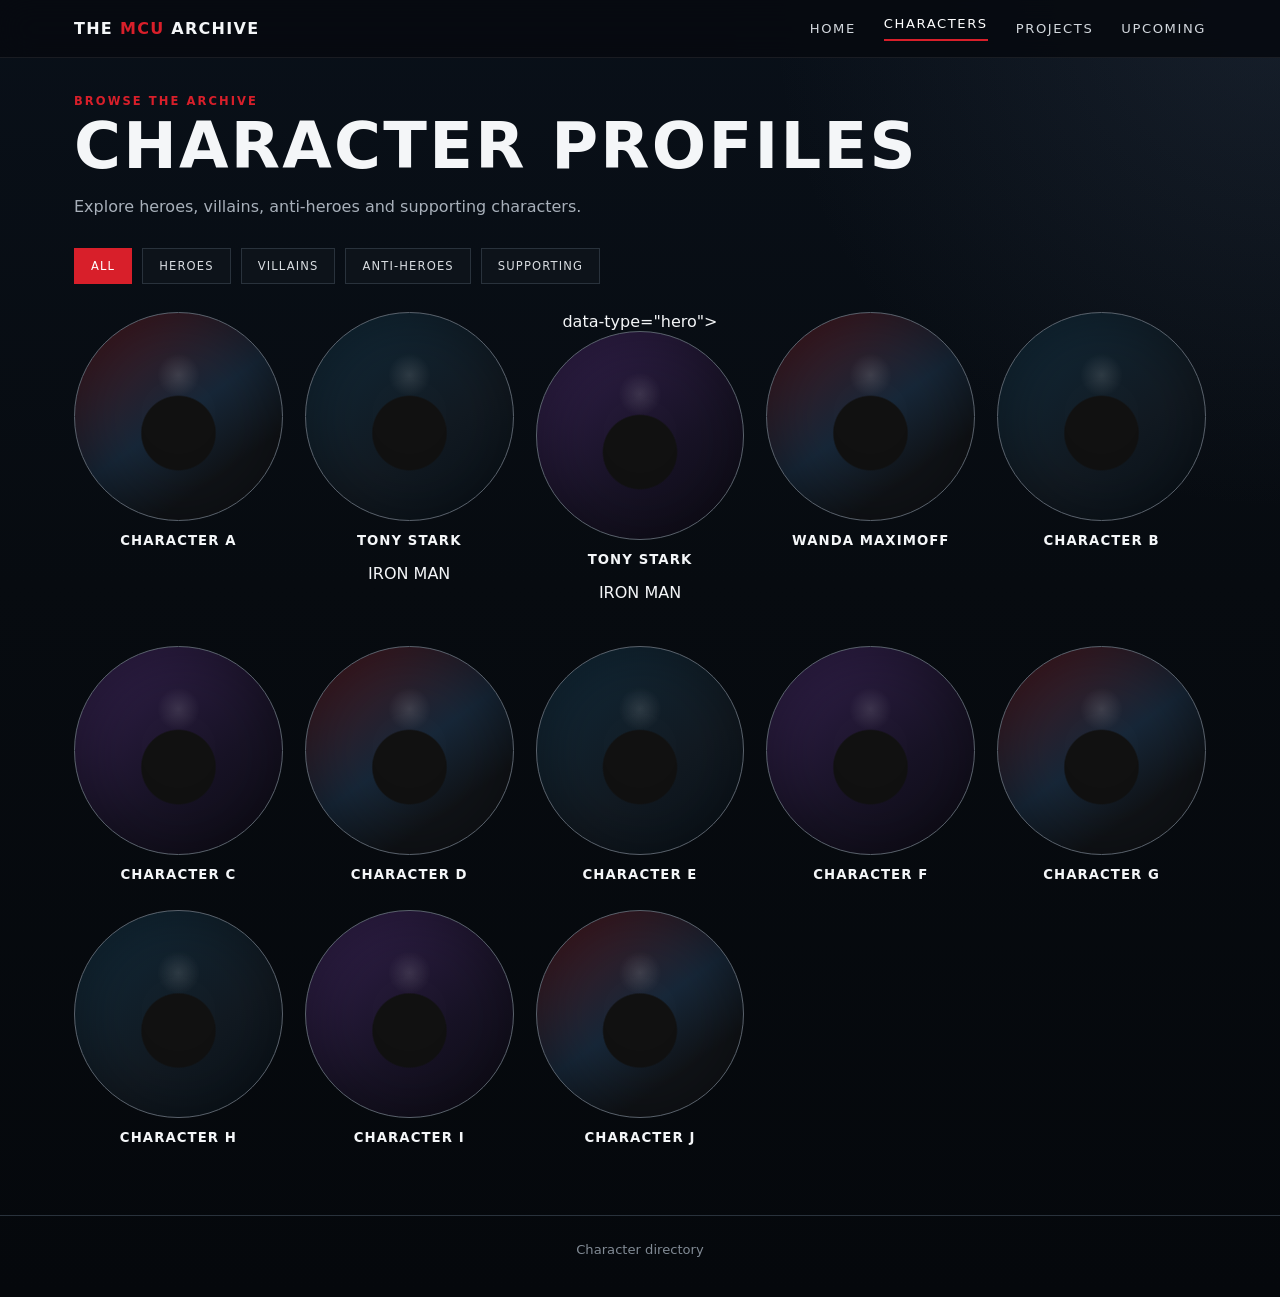
==== characters.html @ 47f9931d "Fix character card for Tony Stark Fixed an error in the character card for Tony Stark by adding an i" ====
<!doctype html><html lang="en"><head><meta charset="utf-8"><meta name="viewport" content="width=device-width,initial-scale=1"><title>Characters</title><link rel="stylesheet" href="styles.css"></head><body>
<header class="site-header"><nav class="nav"><a class="brand" href="index.html">THE <span>MCU</span> ARCHIVE</a><button class="menu-btn">☰</button><div class="nav-links"><a href="index.html">Home</a><a class="active" href="characters.html">Characters</a><a href="projects.html">Projects</a><a href="upcoming.html">Upcoming</a></div></nav></header>
<main><div class="eyebrow">Browse the archive</div><h1 class="page-title">Character Profiles</h1><p class="page-subtitle">Explore heroes, villains, anti-heroes and supporting characters.</p>
<div class="toolbar"><button class="filter-btn active" data-filter="all">All</button><button class="filter-btn" data-filter="hero">Heroes</button><button class="filter-btn" data-filter="villain">Villains</button><button class="filter-btn" data-filter="antihero">Anti-Heroes</button><button class="filter-btn" data-filter="supporting">Supporting</button></div>
<section class="character-grid">
<a href="character.html" class="character-card" data-type="hero"><div class="avatar"></div><h3>Character A</h3></a>
<div class="character-card" data-type="hero"><div class="avatar"></div><h3>Tony Stark</h3><p>IRON MAN</p></div>
<div class="character-card" <img src="images/tony-stark.jpg">data-type="hero"><div class="avatar"></div><h3>TONY STARK</h3><span class="name-line"></span><p>IRON MAN</p></div>
<div class="character-card" data-type="hero"><div class="avatar"></div><h3>Wanda Maximoff</h3></div>
<div class="character-card" data-type="villain"><div class="avatar"></div><h3>Character B</h3></div>
<div class="character-card" data-type="antihero"><div class="avatar"></div><h3>Character C</h3></div>
<div class="character-card" data-type="hero"><div class="avatar"></div><h3>Character D</h3></div>
<div class="character-card" data-type="supporting"><div class="avatar"></div><h3>Character E</h3></div>
<div class="character-card" data-type="hero"><div class="avatar"></div><h3>Character F</h3></div>
<div class="character-card" data-type="villain"><div class="avatar"></div><h3>Character G</h3></div>
<div class="character-card" data-type="supporting"><div class="avatar"></div><h3>Character H</h3></div>
<div class="character-card" data-type="antihero"><div class="avatar"></div><h3>Character I</h3></div>
<div class="character-card" data-type="hero"><div class="avatar"></div><h3>Character J</h3></div>
</section></main><footer class="footer">Character directory</footer><script src="script.js"></script></body></html>
---- styles.css ----
:root {
  --bg: #070b10;
  --panel: #0d131a;
  --panel-2: #111922;
  --text: #f4f6f8;
  --muted: #a8b0ba;
  --line: #29323c;
  --accent: #d81f2a;
  --accent-2: #8f1118;
  --max: 1180px;
}

* { box-sizing: border-box; }
html { scroll-behavior: smooth; }
body {
  margin: 0;
  font-family: Inter, ui-sans-serif, system-ui, -apple-system, BlinkMacSystemFont, "Segoe UI", sans-serif;
  color: var(--text);
  background:
    radial-gradient(circle at top right, rgba(93, 111, 139, .16), transparent 28%),
    linear-gradient(180deg, #091019 0%, var(--bg) 45%, #05080c 100%);
  min-height: 100vh;
}
a { color: inherit; text-decoration: none; }
img { max-width: 100%; display: block; }
button, input, select { font: inherit; }

.site-header {
  position: sticky;
  top: 0;
  z-index: 50;
  background: rgba(6, 10, 15, .88);
  backdrop-filter: blur(16px);
  border-bottom: 1px solid rgba(255,255,255,.08);
}
.nav {
  max-width: var(--max);
  margin: auto;
  padding: 16px 24px;
  display: flex;
  align-items: center;
  justify-content: space-between;
  gap: 24px;
}
.brand { font-weight: 900; letter-spacing: .08em; }
.brand span { color: var(--accent); }
.nav-links { display: flex; gap: 28px; align-items: center; }
.nav-links a { color: #d3d8de; font-size: .82rem; letter-spacing: .12em; text-transform: uppercase; }
.nav-links a:hover, .nav-links a.active { color: #fff; }
.nav-links a.active { border-bottom: 2px solid var(--accent); padding-bottom: 8px; }
.menu-btn { display: none; background: none; border: 0; color: white; font-size: 1.5rem; }

main { max-width: var(--max); margin: 0 auto; padding: 36px 24px 70px; }
.eyebrow { color: var(--accent); text-transform: uppercase; letter-spacing: .18em; font-size: .72rem; font-weight: 800; }
.page-title { font-size: clamp(2rem, 5vw, 4.6rem); margin: 8px 0 8px; line-height: .95; text-transform: uppercase; letter-spacing: .035em; }
.page-subtitle { color: var(--muted); max-width: 720px; line-height: 1.7; }
.section-title { font-size: 1.55rem; text-transform: uppercase; letter-spacing: .08em; margin: 0 0 18px; }

.hero {
  min-height: 72vh;
  display: grid;
  align-items: center;
  position: relative;
  overflow: hidden;
  border: 1px solid var(--line);
  margin-top: 18px;
  background:
    linear-gradient(90deg, rgba(7,11,16,.96) 0%, rgba(7,11,16,.8) 42%, rgba(7,11,16,.18) 100%),
    radial-gradient(circle at 78% 25%, rgba(193, 43, 43, .32), transparent 20%),
    linear-gradient(135deg, #101a25, #1b2027 45%, #3a2226 100%);
}
.hero::after {
  content: "";
  position: absolute;
  inset: 0;
  background-image: linear-gradient(rgba(255,255,255,.025) 1px, transparent 1px), linear-gradient(90deg, rgba(255,255,255,.025) 1px, transparent 1px);
  background-size: 42px 42px;
  mask-image: linear-gradient(to left, black, transparent 65%);
}
.hero-content { padding: clamp(32px, 6vw, 72px); position: relative; z-index: 2; max-width: 720px; }
.hero h1 { font-size: clamp(3rem, 8vw, 7rem); margin: 10px 0 16px; line-height: .86; text-transform: uppercase; }
.hero h1 span { color: var(--accent); }
.hero p { color: #c9cfd5; max-width: 620px; line-height: 1.8; }

.home-cards { display: grid; grid-template-columns: repeat(3, 1fr); gap: 18px; margin-top: 32px; }
.link-card {
  min-height: 210px;
  border: 1px solid var(--line);
  padding: 24px;
  position: relative;
  overflow: hidden;
  background: linear-gradient(145deg, #151b23, #0b0f14);
}
.link-card::before {
  content: "";
  position: absolute; inset: 0;
  background: radial-gradient(circle at 80% 20%, rgba(216,31,42,.24), transparent 34%);
  opacity: .85;
}
.link-card > * { position: relative; z-index: 1; }
.link-card h3 { margin: 110px 0 0; font-size: 1.05rem; text-transform: uppercase; letter-spacing: .08em; }
.link-card .arrow { color: var(--accent); position: absolute; right: 24px; bottom: 24px; font-size: 1.4rem; }

.toolbar { display: flex; flex-wrap: wrap; gap: 10px; margin: 28px 0; }
.filter-btn {
  background: #0d131a;
  color: #d9dde1;
  border: 1px solid var(--line);
  padding: 10px 16px;
  text-transform: uppercase;
  letter-spacing: .1em;
  font-size: .72rem;
  cursor: pointer;
}
.filter-btn.active, .filter-btn:hover { background: var(--accent); border-color: var(--accent); color: #fff; }

.character-grid { display: grid; grid-template-columns: repeat(5, 1fr); gap: 28px 22px; }
.character-card { text-align: center; }
.avatar {
  aspect-ratio: 1;
  border-radius: 50%;
  border: 1px solid #59616b;
  margin-bottom: 12px;
  background:
    radial-gradient(circle at 50% 30%, rgba(255,255,255,.13), transparent 12%),
    radial-gradient(circle at 50% 58%, #111 0 23%, transparent 24%),
    linear-gradient(145deg, #48151b, #172738 50%, #101317 75%);
  box-shadow: inset 0 0 55px rgba(0,0,0,.35);
}
.character-card:nth-child(3n+2) .avatar { background: radial-gradient(circle at 50% 30%, rgba(255,255,255,.12), transparent 12%), radial-gradient(circle at 50% 58%, #111 0 23%, transparent 24%), linear-gradient(145deg,#112a3a,#121a22 60%,#081017); }
.character-card:nth-child(3n) .avatar { background: radial-gradient(circle at 50% 30%, rgba(255,255,255,.12), transparent 12%), radial-gradient(circle at 50% 58%, #111 0 23%, transparent 24%), linear-gradient(145deg,#34214e,#181326 60%,#0c0b14); }
.character-card h3 { font-size: .83rem; text-transform: uppercase; letter-spacing: .08em; margin: 0; }

.project-list { margin-top: 24px; border-top: 1px solid var(--line); }
.project-row { display: grid; grid-template-columns: 220px 1fr auto; gap: 24px; align-items: center; padding: 24px 0; border-bottom: 1px solid var(--line); }
.project-thumb { height: 130px; border: 1px solid #3a424c; background: linear-gradient(135deg, #53171d, #111923 60%, #263546); }
.project-row:nth-child(2n) .project-thumb { background: linear-gradient(135deg, #0f2230, #142436 50%, #242138); }
.project-row h3 { margin: 0 0 6px; font-size: 1.35rem; text-transform: uppercase; letter-spacing: .08em; }
.project-row .date { color: #d7d7d7; font-size: .8rem; text-transform: uppercase; letter-spacing: .1em; }
.project-row p { color: var(--muted); margin: 6px 0 0; }
.project-row .chev { font-size: 2rem; color: #b8bec6; }

.phase-grid { display: grid; grid-template-columns: repeat(2, 1fr); gap: 18px; margin-top: 28px; }
.phase-card { border: 1px solid var(--line); background: var(--panel); display: grid; grid-template-columns: 44% 56%; min-height: 220px; }
.phase-art { background: linear-gradient(145deg, #4a1c1c, #172331 55%, #1d1a26); }
.phase-card:nth-child(2) .phase-art { background: linear-gradient(145deg, #17304a, #172331 55%, #23243a); }
.phase-card:nth-child(3) .phase-art { background: linear-gradient(145deg, #3d261c, #1e1820 55%, #2a1d21); }
.phase-card:nth-child(4) .phase-art { background: linear-gradient(145deg, #2f1b47, #172331 55%, #11263c); }
.phase-copy { padding: 28px; }
.phase-copy h3 { margin-top: 0; text-transform: uppercase; letter-spacing: .08em; }
.phase-copy ul { color: #c7cdd4; padding-left: 18px; line-height: 1.8; }

.profile-layout { display: grid; grid-template-columns: 310px 1fr; gap: 34px; margin-top: 32px; }
.profile-card { border: 1px solid var(--line); background: #0b1016; padding: 18px; }
.profile-image { aspect-ratio: 4/5; background: linear-gradient(145deg, #5b171d, #131b23 65%, #0b0f14); border: 1px solid #444d57; margin-bottom: 18px; }
.profile-card h1 { text-transform: uppercase; margin: 0 0 3px; }
.profile-card .tagline { color: var(--muted); font-style: italic; margin-bottom: 20px; }
.meta { display: grid; grid-template-columns: 120px 1fr; gap: 10px; font-size: .9rem; }
.meta dt { color: #9ba3ad; text-transform: uppercase; font-size: .68rem; letter-spacing: .08em; }
.meta dd { margin: 0; }
.profile-main { border-top: 1px solid var(--line); }
.tabs { display: flex; gap: 10px; flex-wrap: wrap; padding: 14px 0; border-bottom: 1px solid var(--line); }
.tab { padding: 9px 14px; border: 1px solid var(--line); background: transparent; color: #d8dde3; cursor: pointer; text-transform: uppercase; letter-spacing: .08em; font-size: .72rem; }
.tab.active { background: var(--accent); border-color: var(--accent); }
.tab-panel { display: none; padding: 28px 0; line-height: 1.75; color: #d6dbe1; }
.tab-panel.active { display: block; }
.quote { margin-top: 36px; border-left: 2px solid var(--accent); padding: 14px 18px; color: #cbd1d8; font-size: 1.1rem; }

.footer { border-top: 1px solid var(--line); color: #818a94; padding: 26px 24px 40px; text-align: center; font-size: .82rem; }

@media (max-width: 900px) {
  .home-cards, .character-grid { grid-template-columns: repeat(2, 1fr); }
  .phase-grid { grid-template-columns: 1fr; }
  .project-row { grid-template-columns: 150px 1fr auto; }
  .profile-layout { grid-template-columns: 1fr; }
  .profile-card { max-width: 520px; }
}

@media (max-width: 680px) {
  .menu-btn { display: block; }
  .nav-links { display: none; position: absolute; top: 64px; left: 0; right: 0; flex-direction: column; background: #080d12; border-bottom: 1px solid var(--line); padding: 18px; }
  .nav-links.open { display: flex; }
  main { padding-inline: 16px; }
  .hero { min-height: 64vh; }
  .hero-content { padding: 36px 22px; }
  .home-cards, .character-grid { grid-template-columns: 1fr; }
  .character-grid { max-width: 360px; margin: auto; }
  .project-row { grid-template-columns: 1fr; }
  .project-row .chev { display: none; }
  .project-thumb { height: 170px; }
  .phase-card { grid-template-columns: 1fr; }
  .phase-art { min-height: 180px; }
}
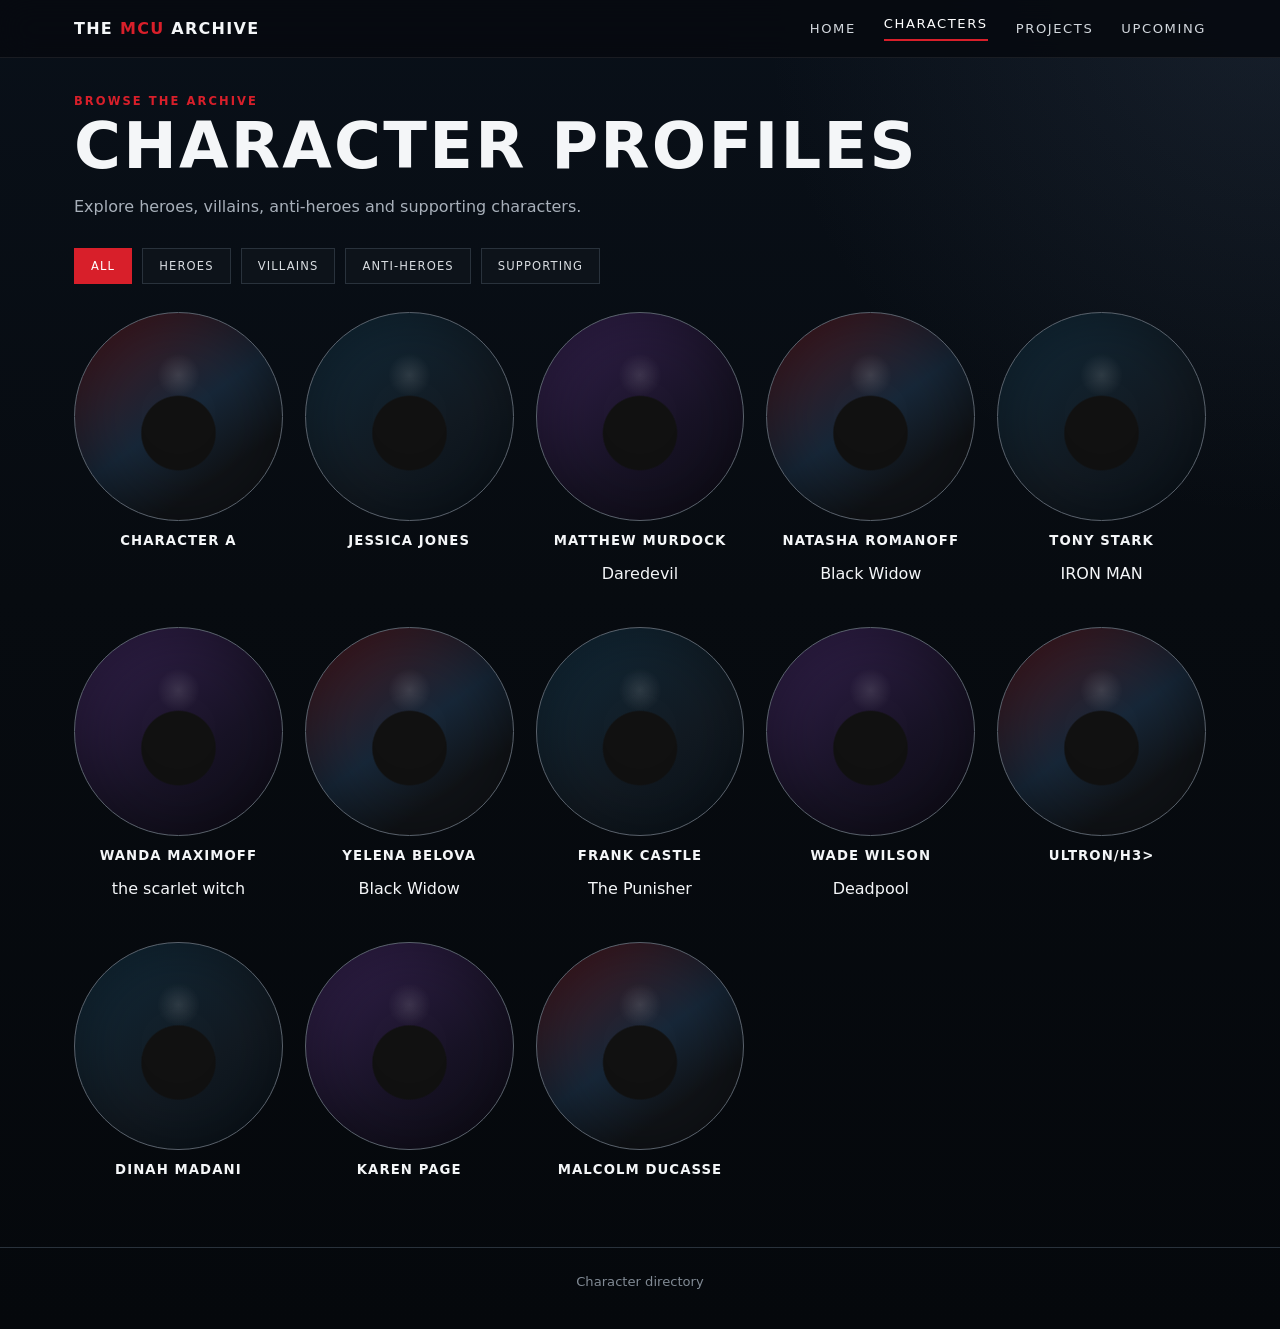
==== commit d47dccab: "Add new character profiles to characters.html" ====
--- a/characters.html
+++ b/characters.html
@@ -4,16 +4,16 @@
 <div class="toolbar"><button class="filter-btn active" data-filter="all">All</button><button class="filter-btn" data-filter="hero">Heroes</button><button class="filter-btn" data-filter="villain">Villains</button><button class="filter-btn" data-filter="antihero">Anti-Heroes</button><button class="filter-btn" data-filter="supporting">Supporting</button></div>
 <section class="character-grid">
 <a href="character.html" class="character-card" data-type="hero"><div class="avatar"></div><h3>Character A</h3></a>
+<div class="character-card" data-type="hero"><div class="avatar"></div><h3>Jessica Jones</h3></div>
+<div class="character-card" data-type="hero"><div class="avatar"></div><h3>Matthew Murdock</h3><p>Daredevil</p></div>
+  <div class="character-card" data-type="hero"><div class="avatar"></div><h3>Natasha Romanoff</h3><p>Black Widow</p></div>
 <div class="character-card" data-type="hero"><div class="avatar"></div><h3>Tony Stark</h3><p>IRON MAN</p></div>
-<div class="character-card" <img src="images/tony-stark.jpg">data-type="hero"><div class="avatar"></div><h3>TONY STARK</h3><span class="name-line"></span><p>IRON MAN</p></div>
-<div class="character-card" data-type="hero"><div class="avatar"></div><h3>Wanda Maximoff</h3></div>
-<div class="character-card" data-type="villain"><div class="avatar"></div><h3>Character B</h3></div>
-<div class="character-card" data-type="antihero"><div class="avatar"></div><h3>Character C</h3></div>
-<div class="character-card" data-type="hero"><div class="avatar"></div><h3>Character D</h3></div>
-<div class="character-card" data-type="supporting"><div class="avatar"></div><h3>Character E</h3></div>
-<div class="character-card" data-type="hero"><div class="avatar"></div><h3>Character F</h3></div>
-<div class="character-card" data-type="villain"><div class="avatar"></div><h3>Character G</h3></div>
-<div class="character-card" data-type="supporting"><div class="avatar"></div><h3>Character H</h3></div>
-<div class="character-card" data-type="antihero"><div class="avatar"></div><h3>Character I</h3></div>
-<div class="character-card" data-type="hero"><div class="avatar"></div><h3>Character J</h3></div>
+<div class="character-card" data-type="hero"><div class="avatar"></div><h3>Wanda Maximoff</h3><p>the scarlet witch</p></div>
+<div class="character-card" data-type="hero"><div class="avatar"></div><h3>Yelena Belova</h3><p>Black Widow</p></div>
+<div class="character-card" data-type="antihero"><div class="avatar"></div><h3>Frank Castle</h3><p>The Punisher</p></div>
+<div class="character-card" data-type="antihero"><div class="avatar"></div><h3>Wade Wilson</h3><p>Deadpool</p></div>
+<div class="character-card" data-type="villain"><div class="avatar"></div><h3>Ultron/h3></div>
+<div class="character-card" data-type="supporting"><div class="avatar"></div><h3>Dinah Madani</h3></div>
+<div class="character-card" data-type="supporting"><div class="avatar"></div><h3>Karen Page</h3></div>
+<div class="character-card" data-type="supporting"><div class="avatar"></div><h3>Malcolm Ducasse</h3></div>
 </section></main><footer class="footer">Character directory</footer><script src="script.js"></script></body></html>
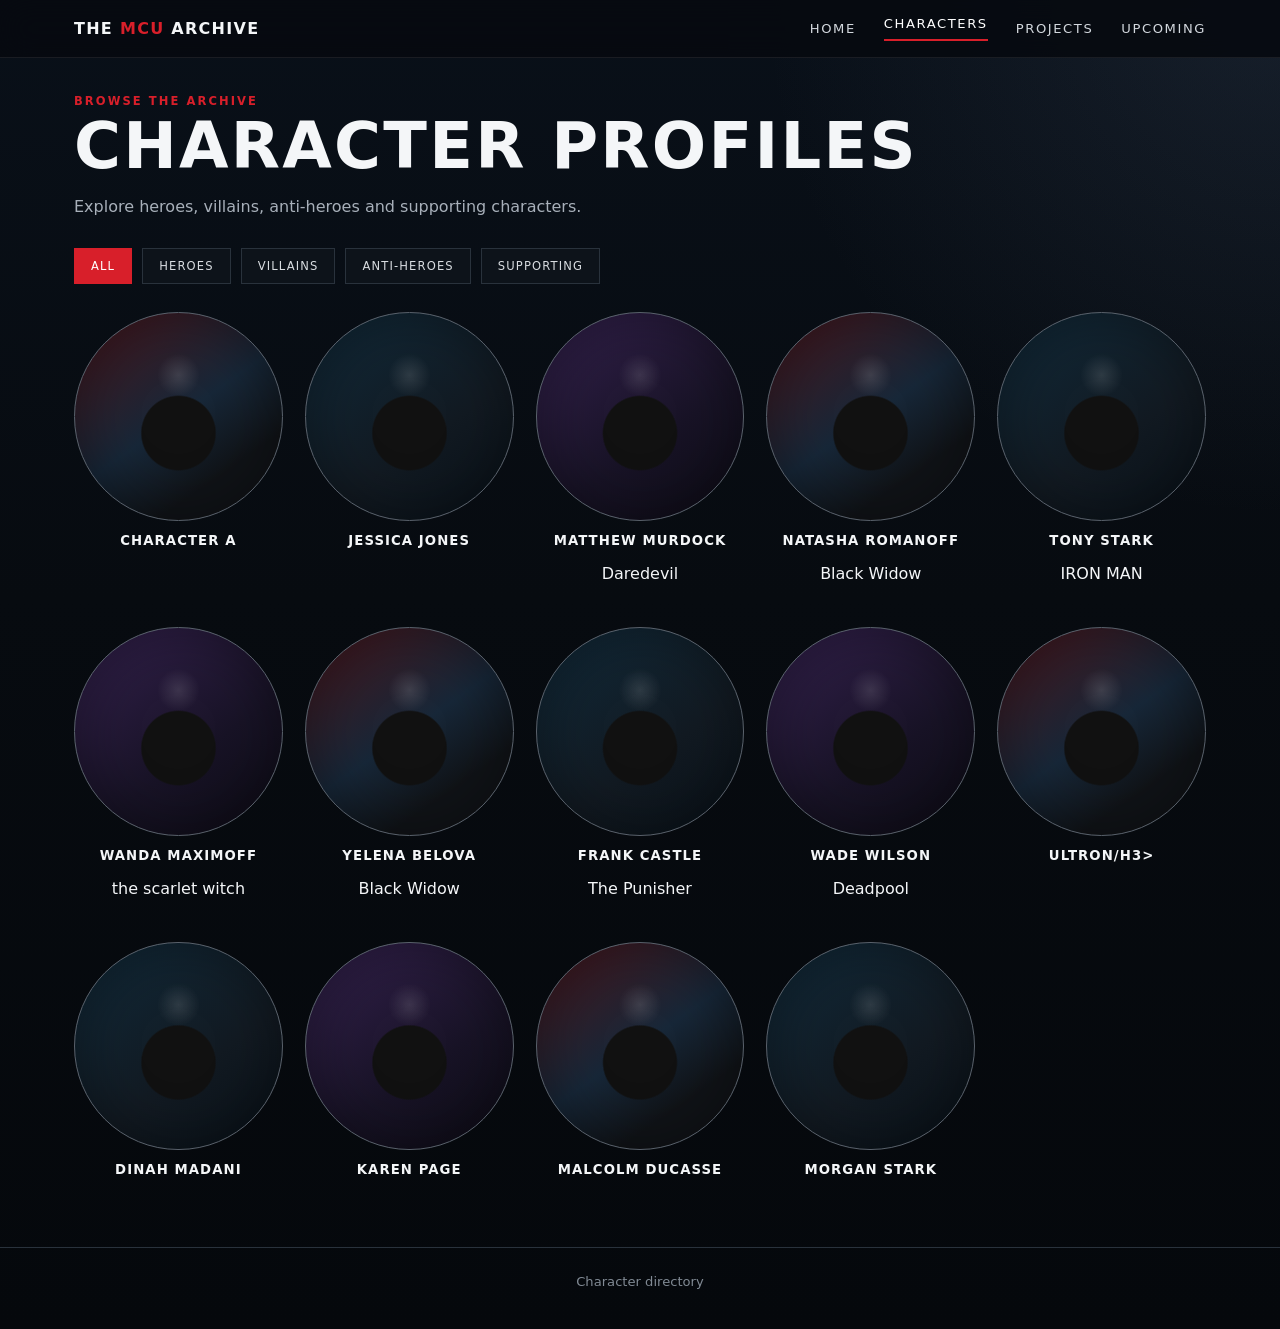
==== commit d6b77d9c: "Add Morgan Stark character card" ====
--- a/characters.html
+++ b/characters.html
@@ -16,4 +16,5 @@
 <div class="character-card" data-type="supporting"><div class="avatar"></div><h3>Dinah Madani</h3></div>
 <div class="character-card" data-type="supporting"><div class="avatar"></div><h3>Karen Page</h3></div>
 <div class="character-card" data-type="supporting"><div class="avatar"></div><h3>Malcolm Ducasse</h3></div>
+  <div class="character-card" data-type="supporting"><div class="avatar"></div><h3>Morgan Stark</h3></div>
 </section></main><footer class="footer">Character directory</footer><script src="script.js"></script></body></html>
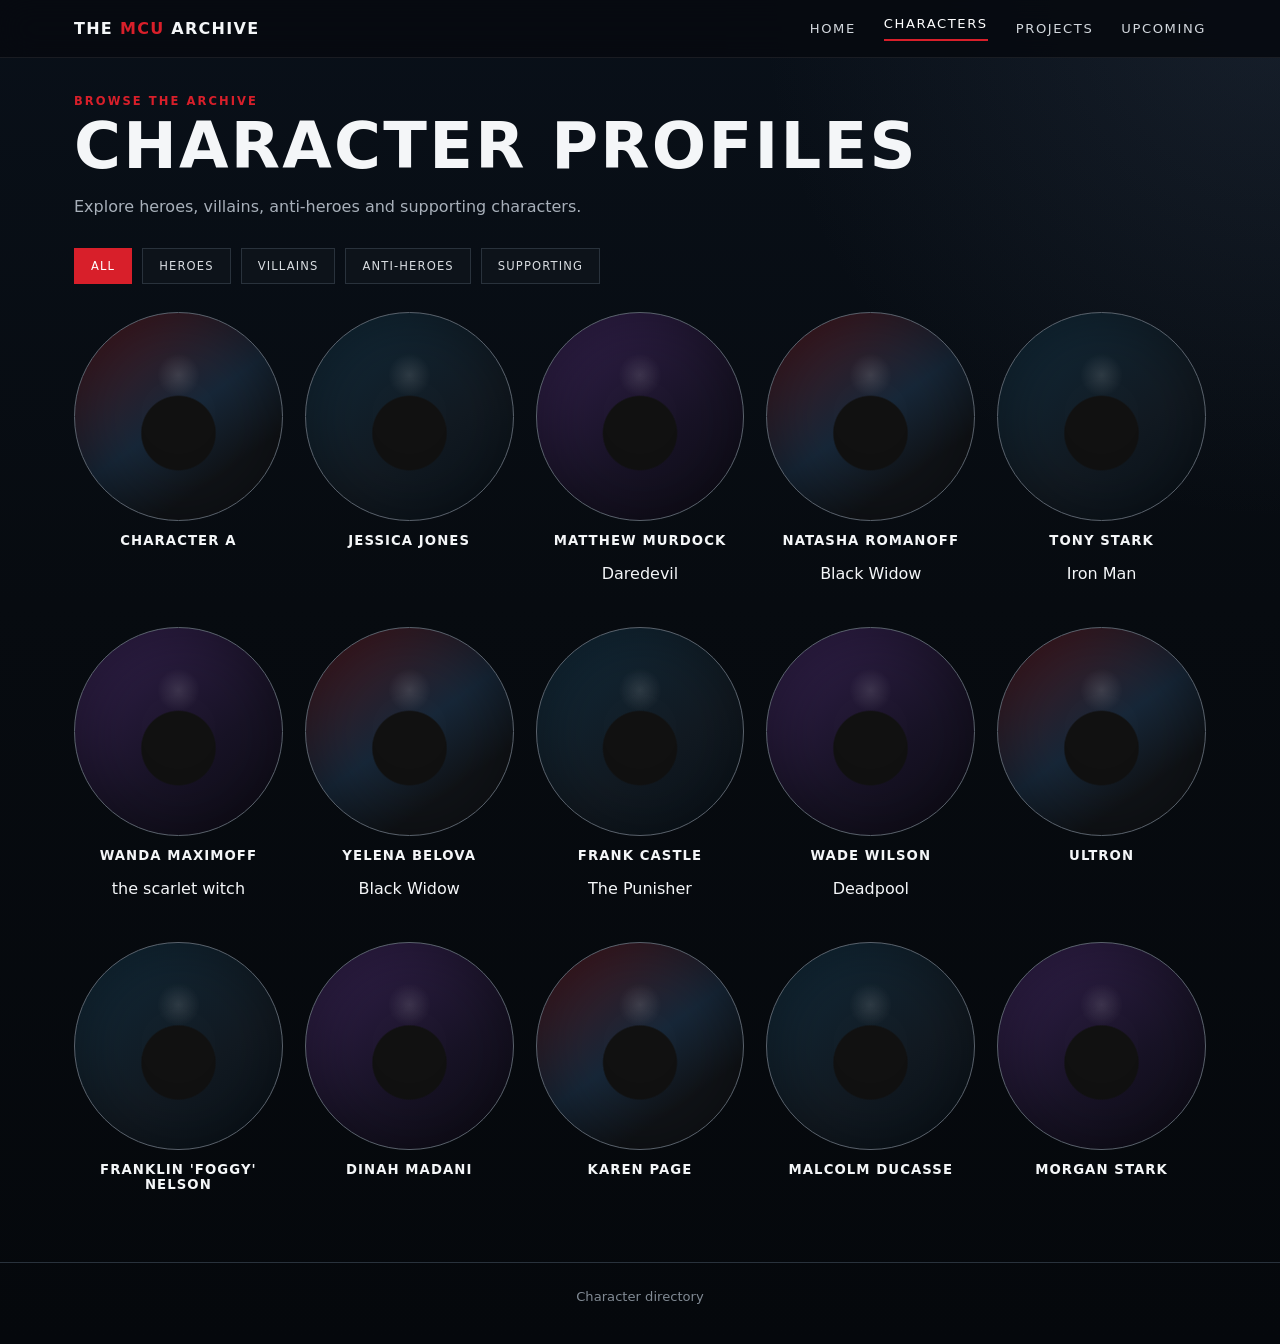
==== commit 9c9f8334: "Update characters.html" ====
--- a/characters.html
+++ b/characters.html
@@ -6,15 +6,16 @@
 <a href="character.html" class="character-card" data-type="hero"><div class="avatar"></div><h3>Character A</h3></a>
 <div class="character-card" data-type="hero"><div class="avatar"></div><h3>Jessica Jones</h3></div>
 <div class="character-card" data-type="hero"><div class="avatar"></div><h3>Matthew Murdock</h3><p>Daredevil</p></div>
-  <div class="character-card" data-type="hero"><div class="avatar"></div><h3>Natasha Romanoff</h3><p>Black Widow</p></div>
-<div class="character-card" data-type="hero"><div class="avatar"></div><h3>Tony Stark</h3><p>IRON MAN</p></div>
+<div class="character-card" data-type="hero"><div class="avatar"></div><h3>Natasha Romanoff</h3><p>Black Widow</p></div>
+<div class="character-card" data-type="hero"><div class="avatar"></div><h3>Tony Stark</h3><p>Iron Man</p></div>
 <div class="character-card" data-type="hero"><div class="avatar"></div><h3>Wanda Maximoff</h3><p>the scarlet witch</p></div>
 <div class="character-card" data-type="hero"><div class="avatar"></div><h3>Yelena Belova</h3><p>Black Widow</p></div>
 <div class="character-card" data-type="antihero"><div class="avatar"></div><h3>Frank Castle</h3><p>The Punisher</p></div>
 <div class="character-card" data-type="antihero"><div class="avatar"></div><h3>Wade Wilson</h3><p>Deadpool</p></div>
-<div class="character-card" data-type="villain"><div class="avatar"></div><h3>Ultron/h3></div>
+<div class="character-card" data-type="villain"><div class="avatar"></div><h3>Ultron</h3></div>
+<div class="character-card" data-type="supporting"><div class="avatar"></div><h3>Franklin 'Foggy' Nelson</h3></div>
 <div class="character-card" data-type="supporting"><div class="avatar"></div><h3>Dinah Madani</h3></div>
 <div class="character-card" data-type="supporting"><div class="avatar"></div><h3>Karen Page</h3></div>
 <div class="character-card" data-type="supporting"><div class="avatar"></div><h3>Malcolm Ducasse</h3></div>
-  <div class="character-card" data-type="supporting"><div class="avatar"></div><h3>Morgan Stark</h3></div>
+<div class="character-card" data-type="supporting"><div class="avatar"></div><h3>Morgan Stark</h3></div>
 </section></main><footer class="footer">Character directory</footer><script src="script.js"></script></body></html>
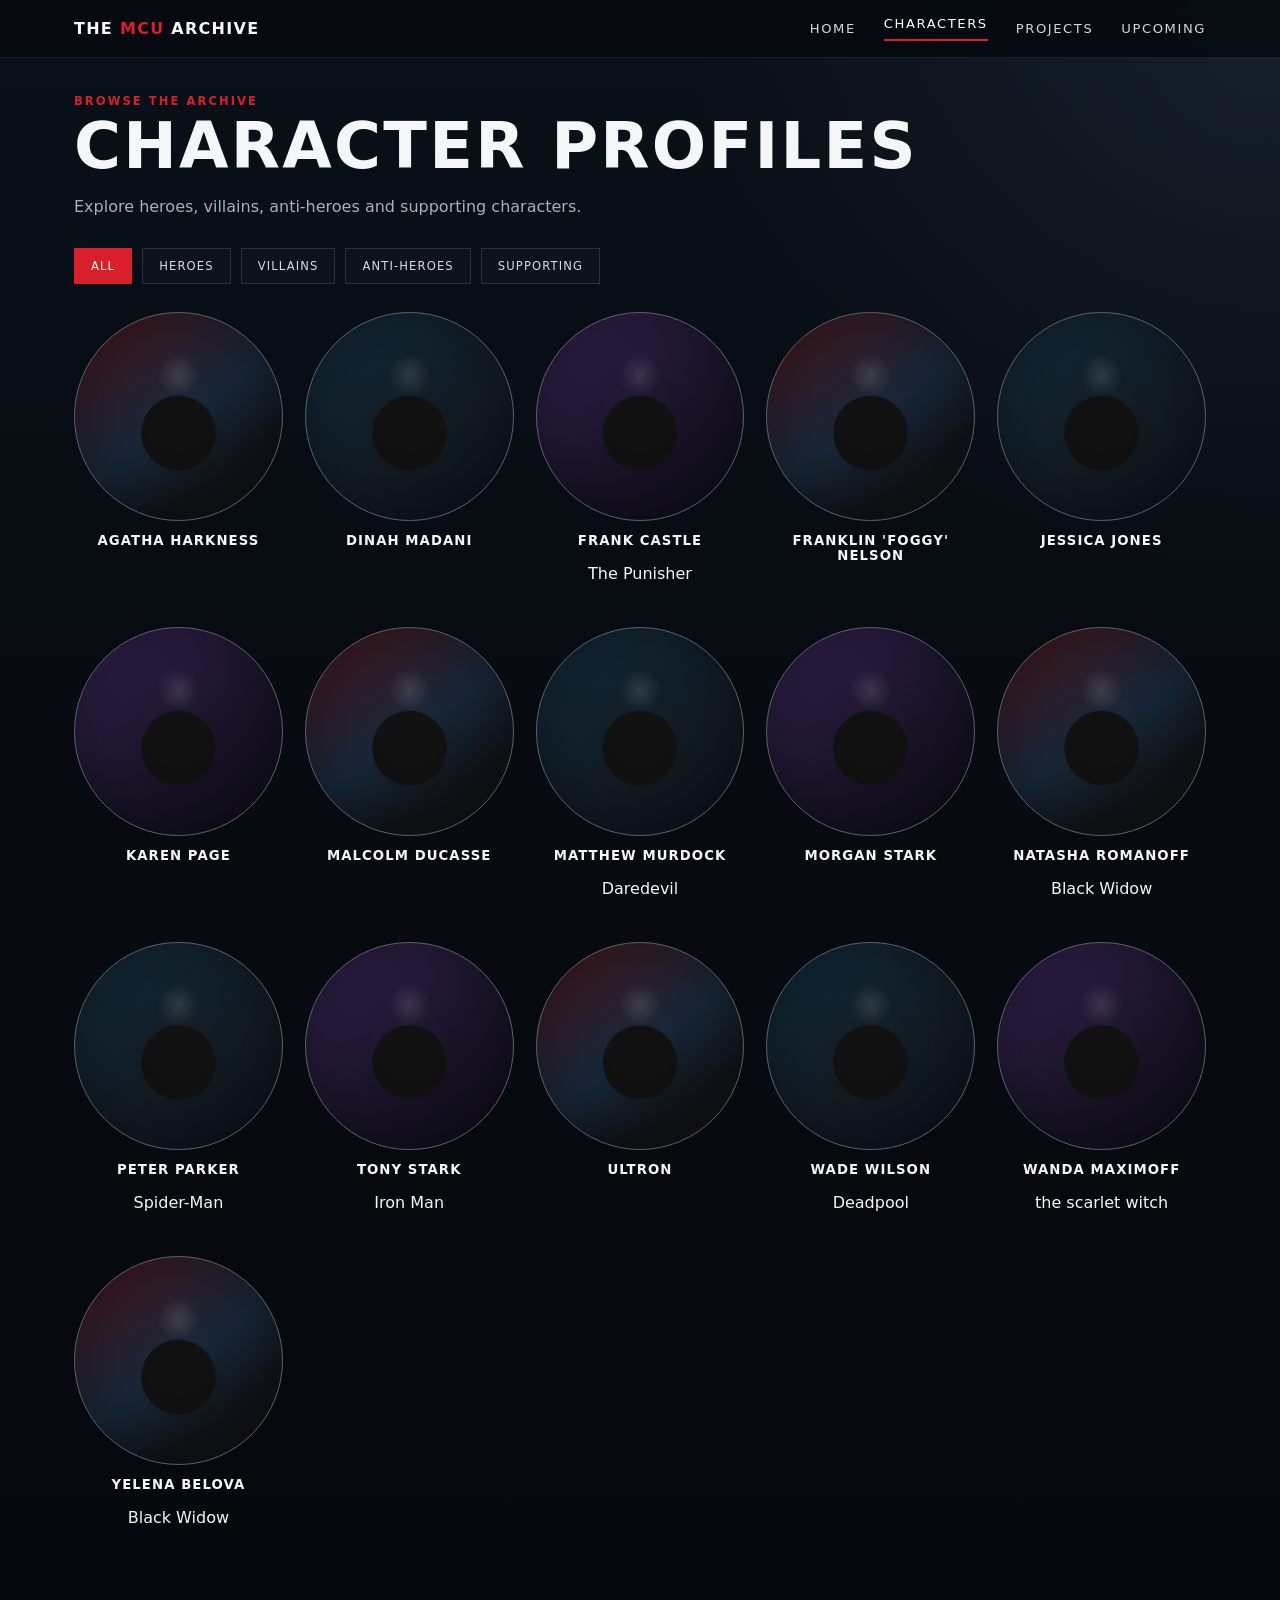
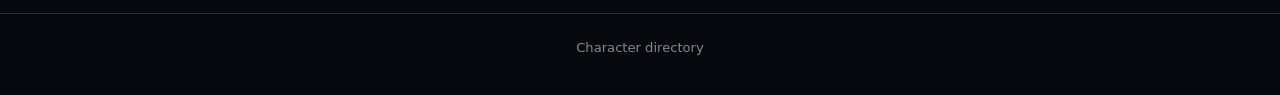
==== commit 8dfe9a02: "Update character profiles in characters.html Added new characters and updated existing ones in the c" ====
--- a/characters.html
+++ b/characters.html
@@ -3,19 +3,20 @@
 <main><div class="eyebrow">Browse the archive</div><h1 class="page-title">Character Profiles</h1><p class="page-subtitle">Explore heroes, villains, anti-heroes and supporting characters.</p>
 <div class="toolbar"><button class="filter-btn active" data-filter="all">All</button><button class="filter-btn" data-filter="hero">Heroes</button><button class="filter-btn" data-filter="villain">Villains</button><button class="filter-btn" data-filter="antihero">Anti-Heroes</button><button class="filter-btn" data-filter="supporting">Supporting</button></div>
 <section class="character-grid">
-<a href="character.html" class="character-card" data-type="hero"><div class="avatar"></div><h3>Character A</h3></a>
+<a href="character.html" class="character-card" data-type="villain"><div class="avatar"></div><h3>Agatha Harkness</h3></a>
+  <div class="character-card" data-type="supporting"><div class="avatar"></div><h3>Dinah Madani</h3></div>
+  <div class="character-card" data-type="antihero"><div class="avatar"></div><h3>Frank Castle</h3><p>The Punisher</p></div>
+  <div class="character-card" data-type="supporting"><div class="avatar"></div><h3>Franklin 'Foggy' Nelson</h3></div>
 <div class="character-card" data-type="hero"><div class="avatar"></div><h3>Jessica Jones</h3></div>
+  <div class="character-card" data-type="supporting"><div class="avatar"></div><h3>Karen Page</h3></div>
+<div class="character-card" data-type="supporting"><div class="avatar"></div><h3>Malcolm Ducasse</h3></div>
 <div class="character-card" data-type="hero"><div class="avatar"></div><h3>Matthew Murdock</h3><p>Daredevil</p></div>
+  <div class="character-card" data-type="supporting"><div class="avatar"></div><h3>Morgan Stark</h3></div>
 <div class="character-card" data-type="hero"><div class="avatar"></div><h3>Natasha Romanoff</h3><p>Black Widow</p></div>
+  <div class="character-card" data-type="hero"><div class="avatar"></div><h3>Peter Parker</h3><p>Spider-Man</p></div>
 <div class="character-card" data-type="hero"><div class="avatar"></div><h3>Tony Stark</h3><p>Iron Man</p></div>
+<div class="character-card" data-type="villain"><div class="avatar"></div><h3>Ultron</h3></div>
+<div class="character-card" data-type="antihero"><div class="avatar"></div><h3>Wade Wilson</h3><p>Deadpool</p></div>
 <div class="character-card" data-type="hero"><div class="avatar"></div><h3>Wanda Maximoff</h3><p>the scarlet witch</p></div>
 <div class="character-card" data-type="hero"><div class="avatar"></div><h3>Yelena Belova</h3><p>Black Widow</p></div>
-<div class="character-card" data-type="antihero"><div class="avatar"></div><h3>Frank Castle</h3><p>The Punisher</p></div>
-<div class="character-card" data-type="antihero"><div class="avatar"></div><h3>Wade Wilson</h3><p>Deadpool</p></div>
-<div class="character-card" data-type="villain"><div class="avatar"></div><h3>Ultron</h3></div>
-<div class="character-card" data-type="supporting"><div class="avatar"></div><h3>Franklin 'Foggy' Nelson</h3></div>
-<div class="character-card" data-type="supporting"><div class="avatar"></div><h3>Dinah Madani</h3></div>
-<div class="character-card" data-type="supporting"><div class="avatar"></div><h3>Karen Page</h3></div>
-<div class="character-card" data-type="supporting"><div class="avatar"></div><h3>Malcolm Ducasse</h3></div>
-<div class="character-card" data-type="supporting"><div class="avatar"></div><h3>Morgan Stark</h3></div>
 </section></main><footer class="footer">Character directory</footer><script src="script.js"></script></body></html>
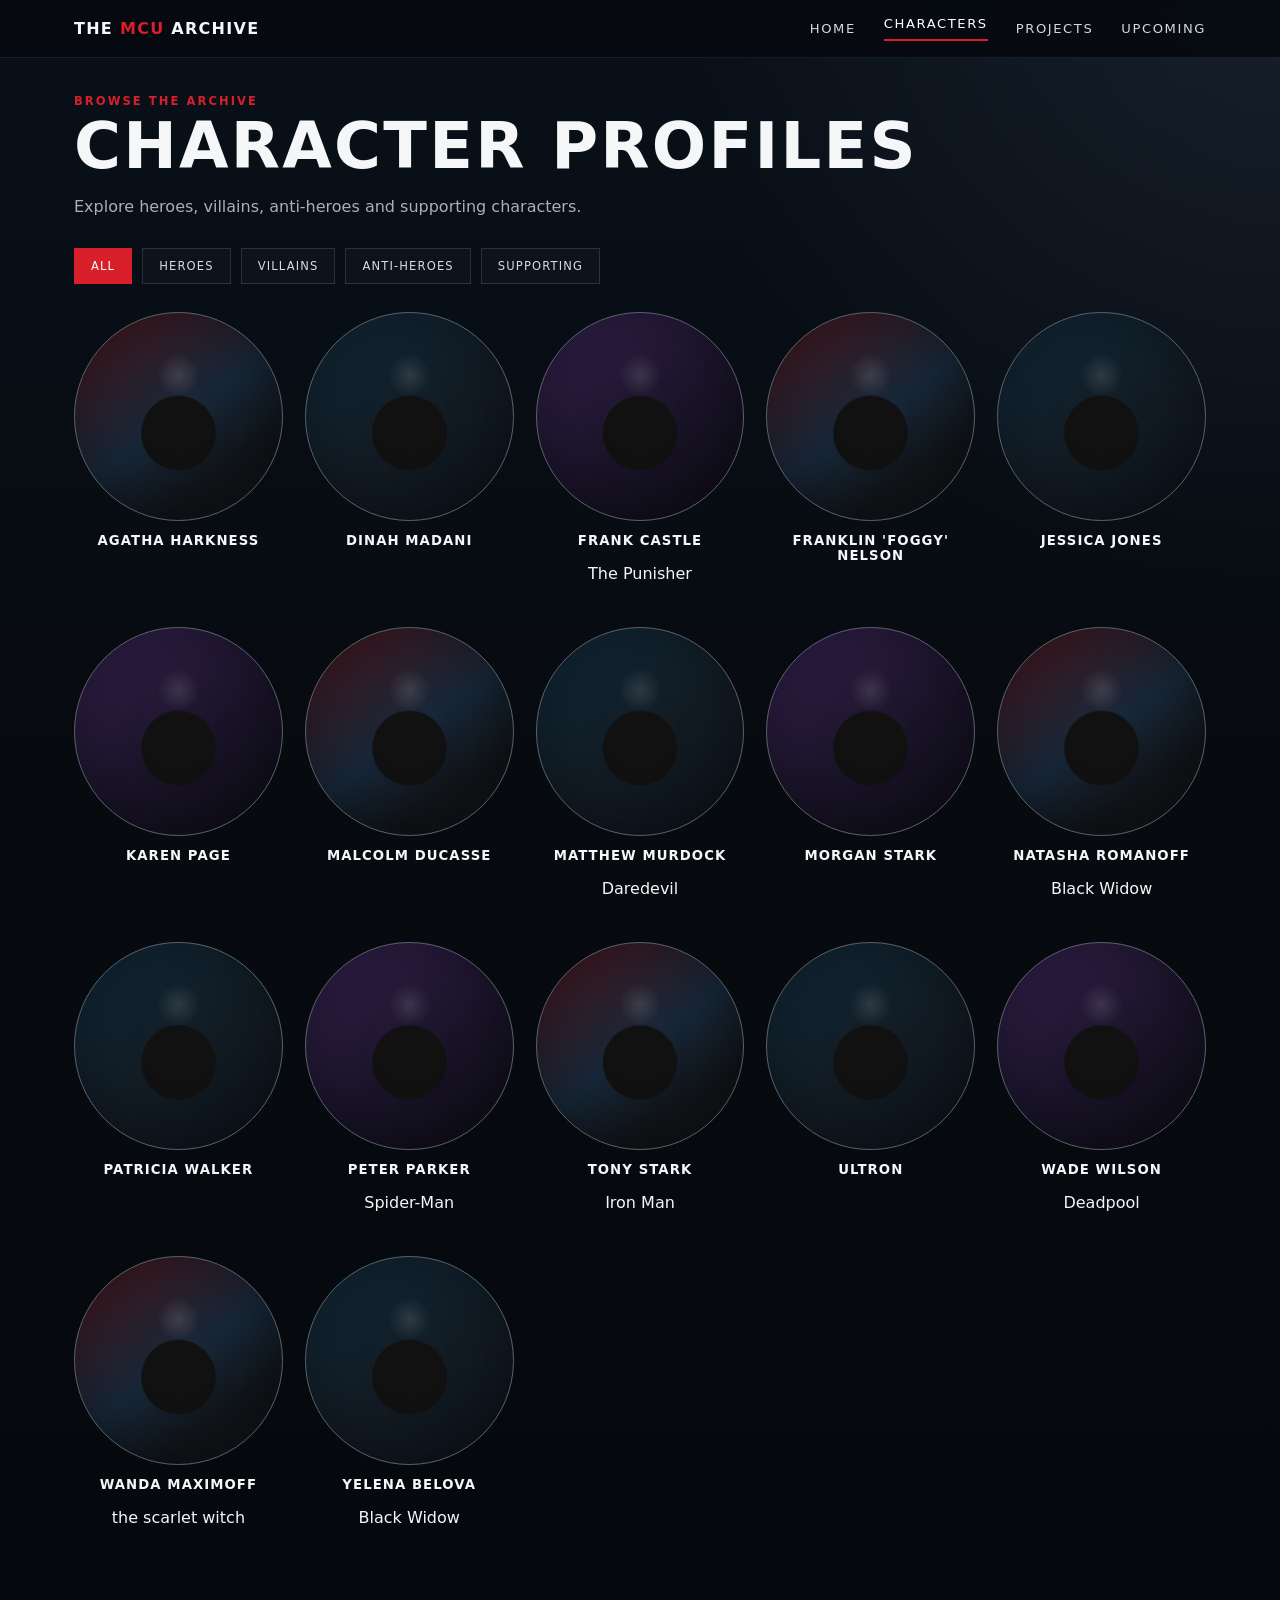
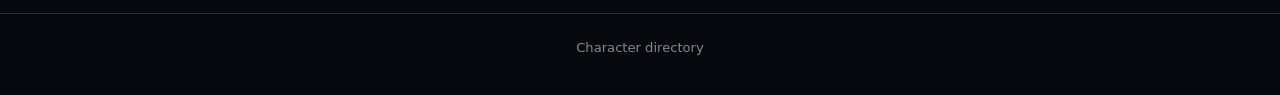
==== commit d1474341: "Add Patricia Walker character card" ====
--- a/characters.html
+++ b/characters.html
@@ -13,6 +13,7 @@
 <div class="character-card" data-type="hero"><div class="avatar"></div><h3>Matthew Murdock</h3><p>Daredevil</p></div>
   <div class="character-card" data-type="supporting"><div class="avatar"></div><h3>Morgan Stark</h3></div>
 <div class="character-card" data-type="hero"><div class="avatar"></div><h3>Natasha Romanoff</h3><p>Black Widow</p></div>
+  <div class="character-card" data-type="supporting"><div class="avatar"></div><h3>Patricia Walker</h3></div>
   <div class="character-card" data-type="hero"><div class="avatar"></div><h3>Peter Parker</h3><p>Spider-Man</p></div>
 <div class="character-card" data-type="hero"><div class="avatar"></div><h3>Tony Stark</h3><p>Iron Man</p></div>
 <div class="character-card" data-type="villain"><div class="avatar"></div><h3>Ultron</h3></div>
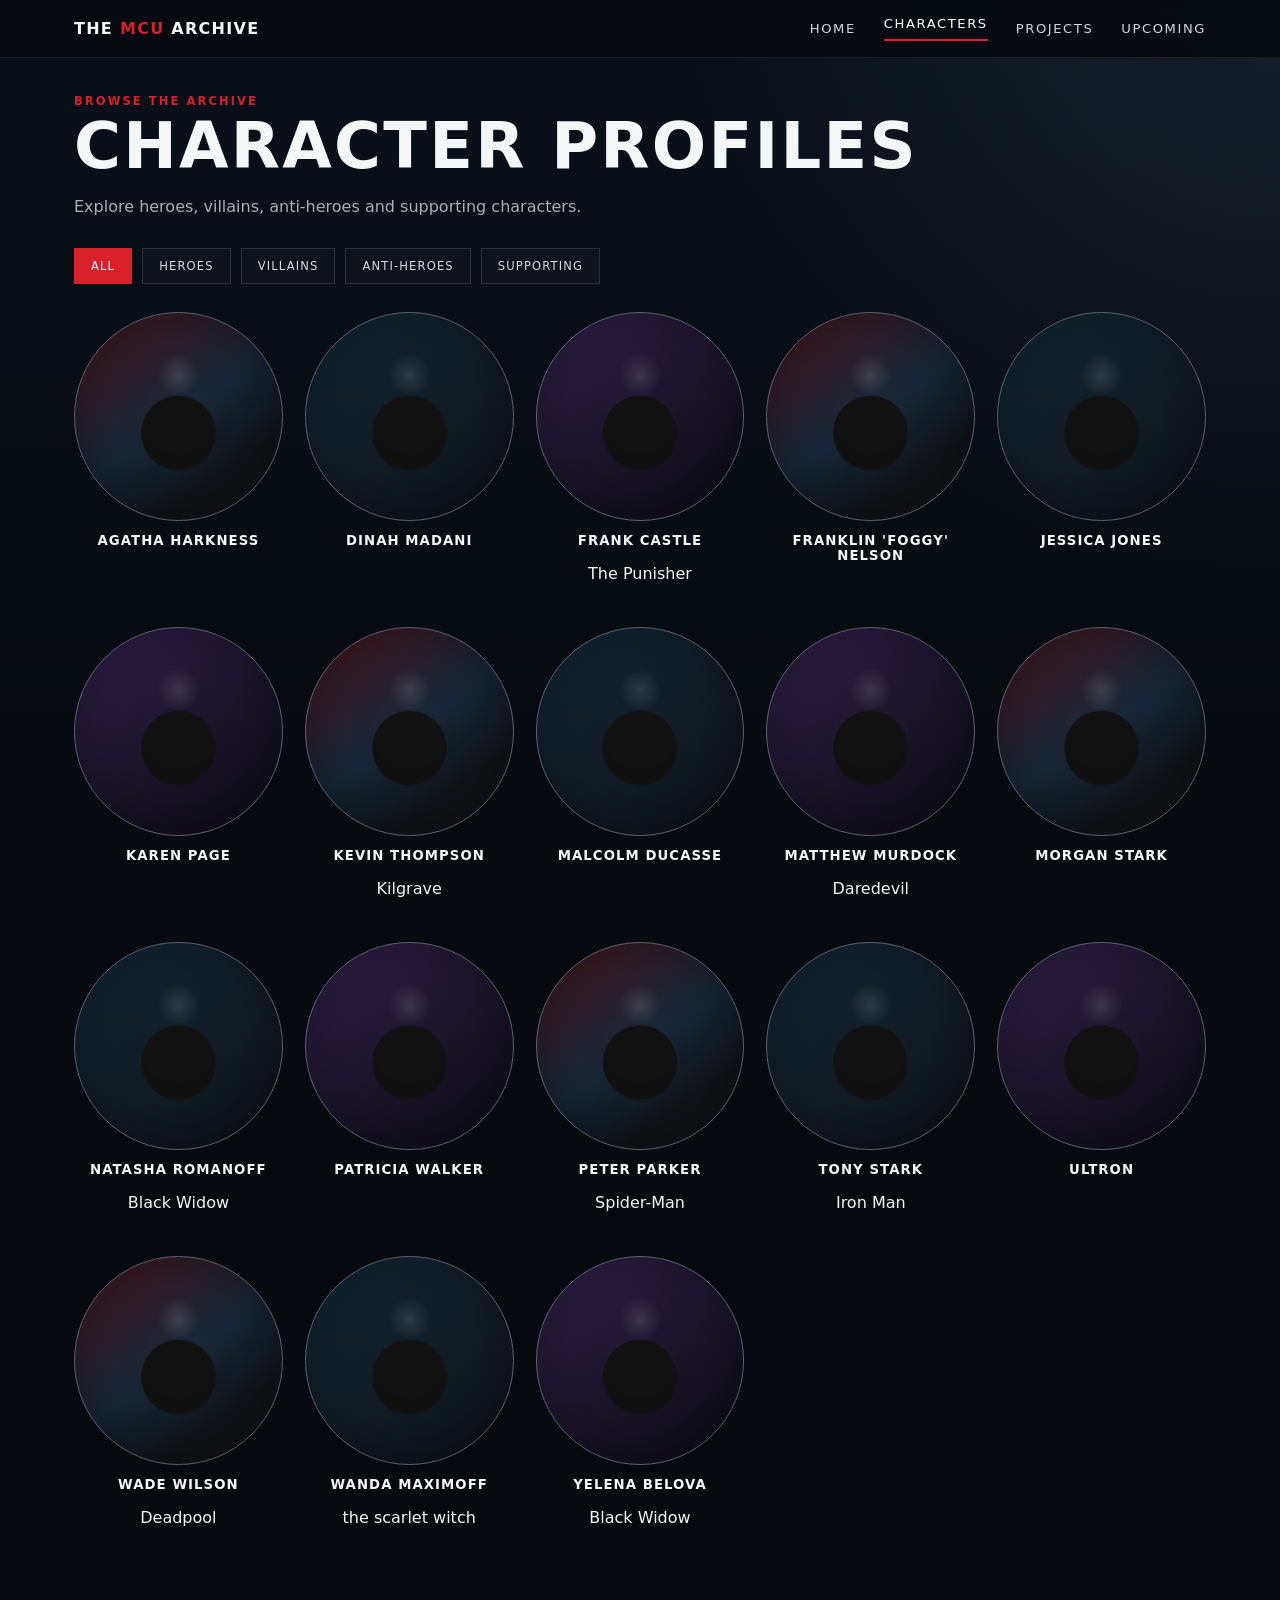
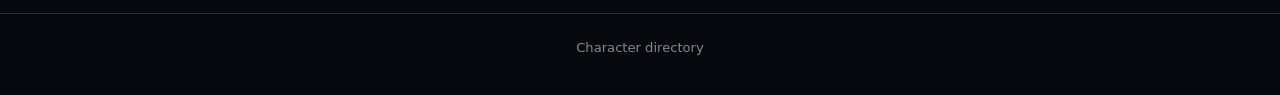
==== commit 96f38759: "Add Kilgrave character card to characters.html" ====
--- a/characters.html
+++ b/characters.html
@@ -9,6 +9,7 @@
   <div class="character-card" data-type="supporting"><div class="avatar"></div><h3>Franklin 'Foggy' Nelson</h3></div>
 <div class="character-card" data-type="hero"><div class="avatar"></div><h3>Jessica Jones</h3></div>
   <div class="character-card" data-type="supporting"><div class="avatar"></div><h3>Karen Page</h3></div>
+  <div class="character-card" data-type="villain"><div class="avatar"></div><h3>Kevin Thompson</h3><p>Kilgrave</p></div>
 <div class="character-card" data-type="supporting"><div class="avatar"></div><h3>Malcolm Ducasse</h3></div>
 <div class="character-card" data-type="hero"><div class="avatar"></div><h3>Matthew Murdock</h3><p>Daredevil</p></div>
   <div class="character-card" data-type="supporting"><div class="avatar"></div><h3>Morgan Stark</h3></div>
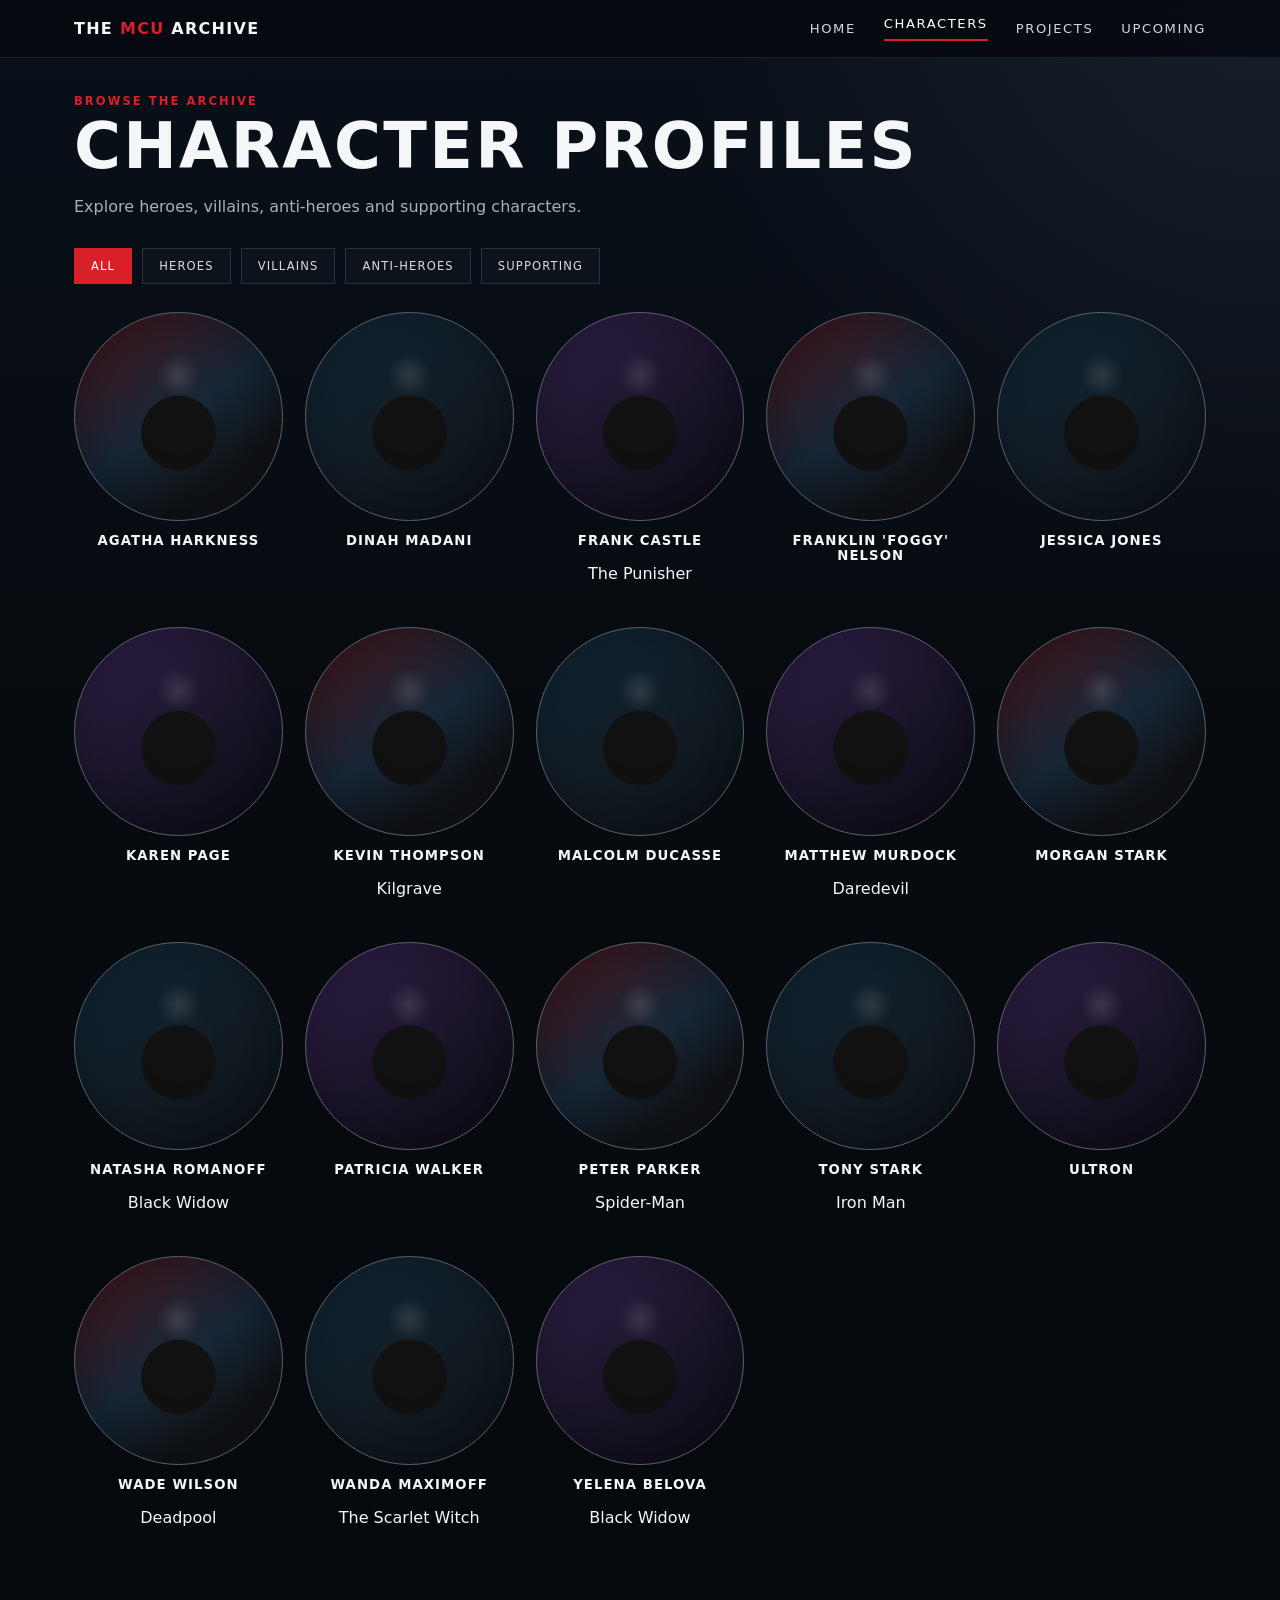
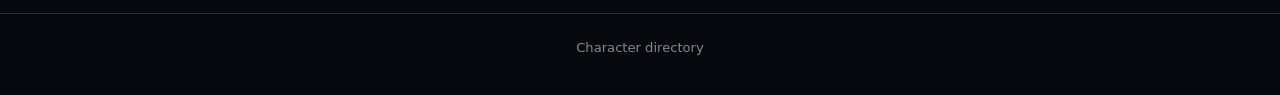
==== commit 54521996: "Fix capitalization for Wanda Maximoff's title Corrected the capitalization of 'the scarlet witch' to" ====
--- a/characters.html
+++ b/characters.html
@@ -19,6 +19,6 @@
 <div class="character-card" data-type="hero"><div class="avatar"></div><h3>Tony Stark</h3><p>Iron Man</p></div>
 <div class="character-card" data-type="villain"><div class="avatar"></div><h3>Ultron</h3></div>
 <div class="character-card" data-type="antihero"><div class="avatar"></div><h3>Wade Wilson</h3><p>Deadpool</p></div>
-<div class="character-card" data-type="hero"><div class="avatar"></div><h3>Wanda Maximoff</h3><p>the scarlet witch</p></div>
+<div class="character-card" data-type="hero"><div class="avatar"></div><h3>Wanda Maximoff</h3><p>The Scarlet Witch</p></div>
 <div class="character-card" data-type="hero"><div class="avatar"></div><h3>Yelena Belova</h3><p>Black Widow</p></div>
 </section></main><footer class="footer">Character directory</footer><script src="script.js"></script></body></html>
